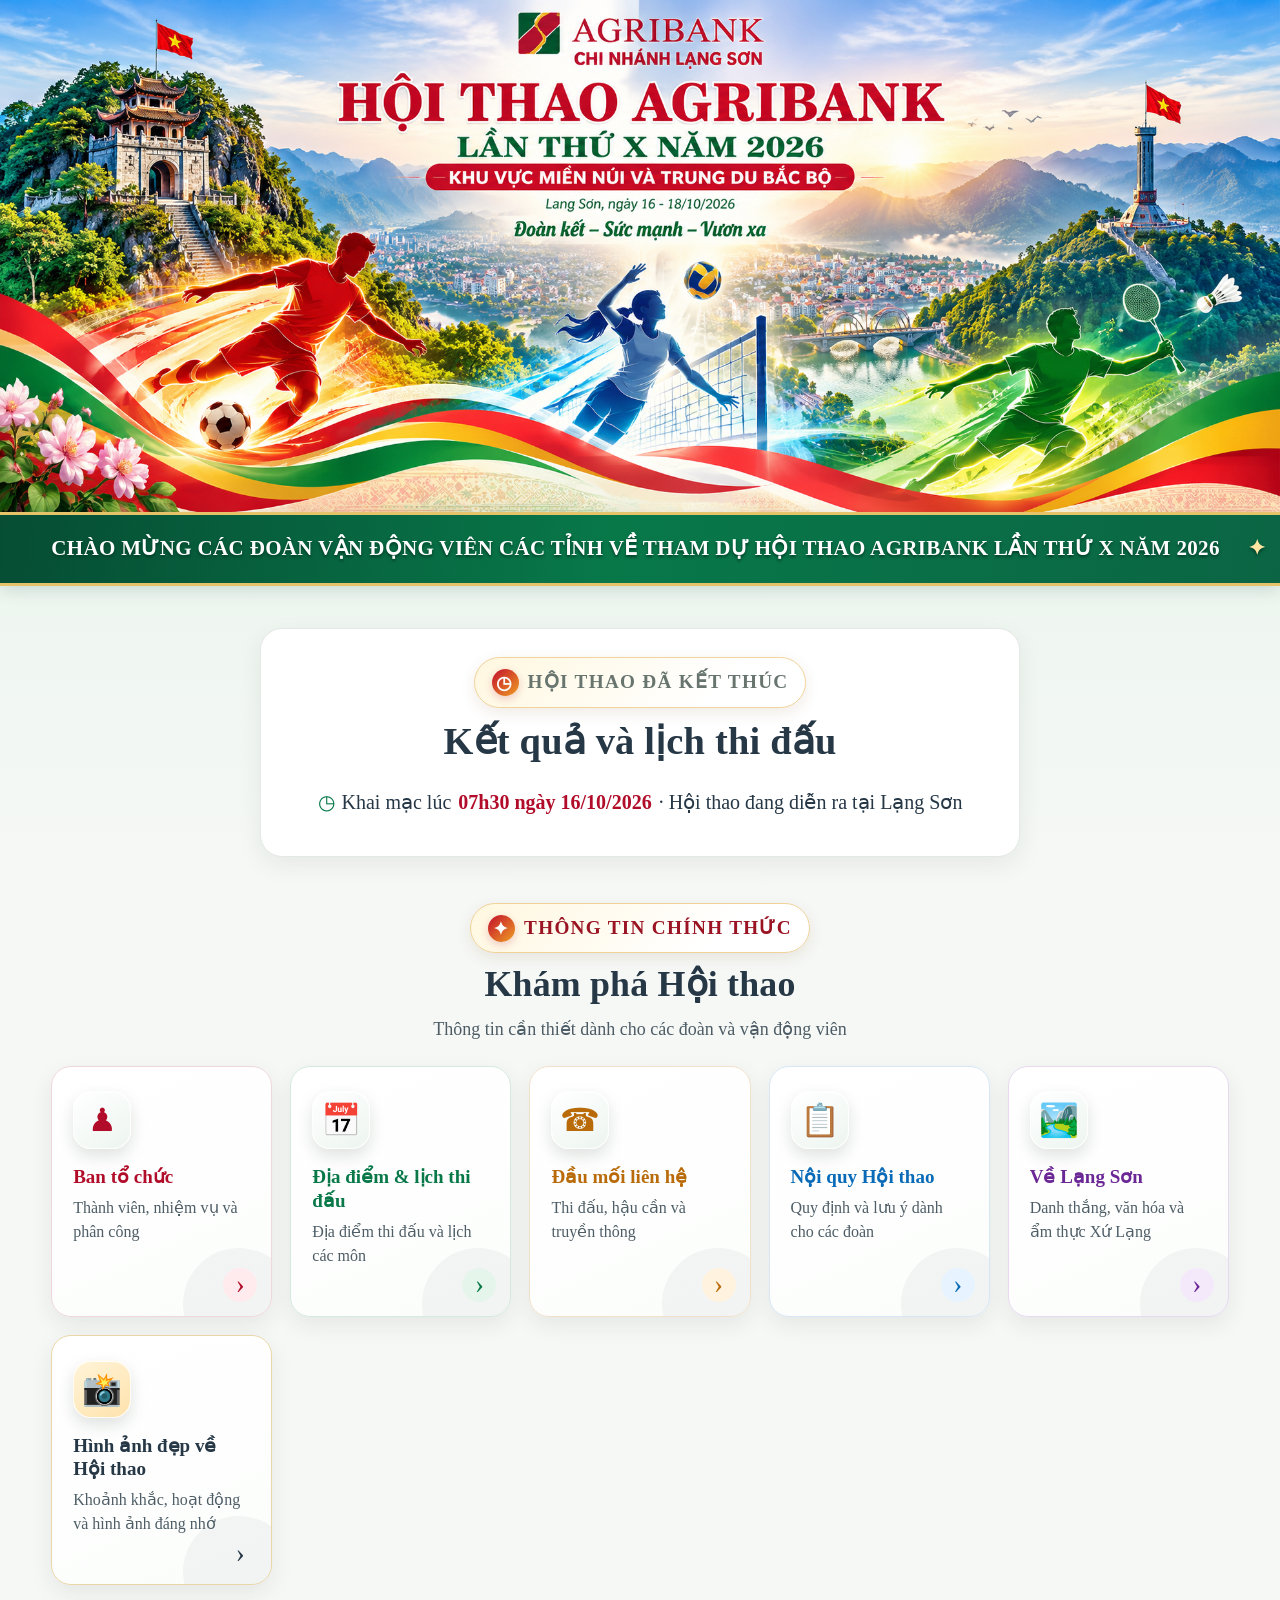
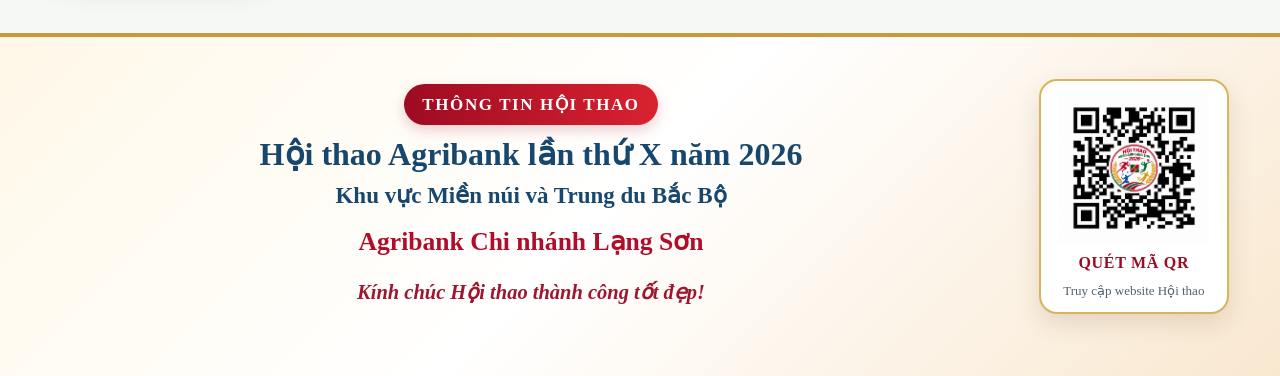
==== index.html @ d77493f5 "Refresh homepage match-group UI cache" ====
<!doctype html>
<html lang="vi">
<head>
  <meta charset="utf-8">
  <meta name="viewport" content="width=device-width, initial-scale=1, viewport-fit=cover">
  <meta name="theme-color" content="#087849">
  <meta name="description" content="Website chính thức cung cấp thông tin Hội thao Agribank lần thứ X năm 2026, khu vực Miền núi và Trung du Bắc Bộ tại Lạng Sơn.">
  <link rel="canonical" href="http://hoithaokvmntdbb2026.fun/">
  <title>Hội thao Agribank Lạng Sơn lần thứ X năm 2026</title>
  <link rel="stylesheet" href="assets/style.css?v=live-match-8">
  <style>
    .welcome-ticker{position:relative;overflow:hidden;display:flex;align-items:center;gap:clamp(12px,2vw,26px);min-height:74px;padding:14px clamp(16px,4vw,52px);background:linear-gradient(100deg,#064d34 0%,#087849 48%,#0b6544 100%);border-top:3px solid #e5c36b;border-bottom:3px solid #e5c36b;box-shadow:0 5px 16px #063d2a24;color:#fff}.welcome-track{display:flex;align-items:center;gap:28px;min-width:0;white-space:nowrap;animation:welcome-scroll 32s linear infinite;font-size:clamp(15px,1.8vw,21px);font-weight:900;letter-spacing:.35px;text-shadow:0 2px 3px #003c26}.welcome-track span:nth-child(even){color:#ffe7a2}.welcome-ticker:hover .welcome-track{animation-play-state:paused}@keyframes welcome-scroll{from{transform:translateX(0)}to{transform:translateX(-50%)}}@media(max-width:640px){.welcome-ticker{align-items:flex-start;flex-direction:column;gap:7px;padding:12px 16px}.welcome-track{font-size:15px;animation-duration:28s}}@media(prefers-reduced-motion:reduce){.welcome-track{animation:none;white-space:normal;flex-wrap:wrap}}.event-live .section-kicker{color:#087849}.event-live .section-kicker .kicker-icon{color:#0b9a5b}.event-live #countdown-heading{margin-bottom:12px}.event-live .opening{margin-top:8px}.event-live .live-match-panel{margin-top:20px}.event-finished .section-kicker{color:#68756f}.match-groups-title{font-size:12px;font-weight:800;letter-spacing:.12em;color:#b78b2b;margin:18px 0 10px;text-transform:uppercase}.match-group{margin:0 0 10px;border:1px solid #e6ece9;border-radius:14px;background:#fff;overflow:hidden;box-shadow:0 2px 8px #003c2610}.match-group-head{display:flex;justify-content:flex-start;align-items:center;gap:10px;width:100%;box-sizing:border-box;padding:11px 13px;margin:0;font-size:13px;font-weight:800;letter-spacing:.04em;cursor:pointer;list-style:none;user-select:none}.match-group-head::-webkit-details-marker{display:none}.match-group-head::before{content:'›';font-size:20px;line-height:12px;transform:rotate(0deg);transition:transform .18s ease;color:#68756f}.match-group[open] .match-group-head::before{transform:rotate(90deg)}.match-group-head b{min-width:24px;padding:3px 8px;border-radius:999px;background:#f5f0e5;color:#8a6a27;text-align:center;font-size:11px;margin-left:auto}.match-group-head i{display:none}.match-group-live .match-group-head{color:#087849;background:#f3fbf7}.match-group-upcoming .match-group-head{color:#9a6b08;background:#fffaf0}.match-group-finished .match-group-head{color:#6f7773;background:#f7f8f7}.match-group .live-list{padding:0 9px 9px}.live-card{position:relative}.live-card-status{display:inline-block;margin:5px 0 4px;padding:3px 8px;border-radius:999px;font-size:10px;font-weight:800;letter-spacing:.04em}.live-card-live .live-card-status{background:#e5f6ed;color:#087849}.live-card-upcoming .live-card-status{background:#fff1cf;color:#9a6b08}.live-card-finished{opacity:.72}.live-card-finished .live-card-status{background:#edf0ee;color:#68716d}.visitor-counter{display:block;text-align:center;padding:2px 12px 14px;color:#ffffff;font:700 12px/1.4 Arial,sans-serif;letter-spacing:.2px;text-shadow:0 1px 2px #003c26;opacity:1}
  </style>
</head>
<body>
  <main id="trang-chu">
    <section class="hero" aria-label="Ảnh bìa Hội thao Agribank Lạng Sơn"><img class="hero-banner" src="assets/banner-hoi-thao.png" alt="Hội thao Agribank lần thứ X năm 2026 với ba môn thể thao và danh lam Lạng Sơn"></section>
    <section class="welcome-ticker" aria-label="Thông điệp chào mừng Hội thao"><div class="welcome-track" role="marquee" aria-label="Chào mừng các đoàn vận động viên"><span>CHÀO MỪNG CÁC ĐOÀN VẬN ĐỘNG VIÊN CÁC TỈNH VỀ THAM DỰ HỘI THAO AGRIBANK LẦN THỨ X NĂM 2026</span><span aria-hidden="true">✦</span><span>ĐOÀN KẾT · GIAO LƯU · TRUNG THỰC · CAO THƯỢNG · CHINH PHỤC THÀNH CÔNG</span><span aria-hidden="true">✦</span></div></section>
    <section class="countdown-section" aria-labelledby="countdown-heading"><div class="countdown-wrap"><div class="section-kicker"><span class="kicker-icon" aria-hidden="true">◷</span> <span id="event-status-label">HỘI THAO ĐANG DIỄN RA</span></div><h1 id="countdown-heading">Các trận đấu hôm nay</h1><p class="opening"><span class="opening-icon" aria-hidden="true">◷</span> Khai mạc lúc <strong>07h30 ngày 16/10/2026</strong> · Hội thao đang diễn ra tại Lạng Sơn</p><div id="live-match-panel" class="live-match-panel" aria-live="polite"></div></div></section>
    <section class="content-section" aria-labelledby="quick-links-heading"><div class="section-heading"><p class="section-kicker"><span class="kicker-icon" aria-hidden="true">✦</span> THÔNG TIN CHÍNH THỨC</p><h2 id="quick-links-heading">Khám phá Hội thao</h2><p>Thông tin cần thiết dành cho các đoàn và vận động viên</p></div><div class="quick-links"><a class="info-card red" id="ban-to-chuc" href="ban-to-chuc.html"><span class="card-icon" aria-hidden="true">♟</span><span class="card-copy"><strong>Ban tổ chức</strong><small>Thành viên, nhiệm vụ và phân công</small></span><span class="card-arrow" aria-hidden="true">›</span></a><a class="info-card green" id="dia-diem" href="dia-diem-lich-thi-dau.html"><span class="card-icon" aria-hidden="true">📅</span><span class="card-copy"><strong>Địa điểm &amp; lịch thi đấu</strong><small>Địa điểm thi đấu và lịch các môn</small></span><span class="card-arrow" aria-hidden="true">›</span></a><a class="info-card orange" id="lien-he" href="dau-moi-lien-he.html"><span class="card-icon" aria-hidden="true">☎</span><span class="card-copy"><strong>Đầu mối liên hệ</strong><small>Thi đấu, hậu cần và truyền thông</small></span><span class="card-arrow" aria-hidden="true">›</span></a><a class="info-card blue" id="noi-quy" href="noi-quy-hoi-thao.html"><span class="card-icon" aria-hidden="true">📋</span><span class="card-copy"><strong>Nội quy Hội thao</strong><small>Quy định và lưu ý dành cho các đoàn</small></span><span class="card-arrow" aria-hidden="true">›</span></a><a class="info-card purple" id="lang-son" href="ve-lang-son.html"><span class="card-icon" aria-hidden="true">🏞️</span><span class="card-copy"><strong>Về Lạng Sơn</strong><small>Danh thắng, văn hóa và ẩm thực Xứ Lạng</small></span><span class="card-arrow" aria-hidden="true">›</span></a><a class="info-card gallery" id="hinh-anh-hoi-thao" href="hinh-anh-hoi-thao.html"><span class="card-icon" aria-hidden="true">📸</span><span class="card-copy"><strong>Hình ảnh đẹp về Hội thao</strong><small>Khoảnh khắc, hoạt động và hình ảnh đáng nhớ</small></span><span class="card-arrow" aria-hidden="true">›</span></a></div></section>
  </main>
  <footer class="site-footer"><div class="footer-message"><div class="footer-copy"><p class="footer-kicker">THÔNG TIN HỘI THAO</p><h2>Hội thao Agribank lần thứ X năm 2026</h2><p class="footer-region">Khu vực Miền núi và Trung du Bắc Bộ</p><strong class="footer-branch">Agribank Chi nhánh Lạng Sơn</strong><p class="footer-wish">Kính chúc Hội thao thành công tốt đẹp!</p></div><a class="footer-qr" href="http://hoithaokvmntdbb2026.fun/" target="_blank" rel="noopener noreferrer" aria-label="Quét mã QR để truy cập website Hội thao"><img src="assets/qr-hoi-thao-agribank-2026.png?v=3" alt="Mã QR Hội thao Agribank Lạng Sơn 2026, quét để truy cập website" width="180" height="180"><strong>QUÉT MÃ QR</strong><span>Truy cập website Hội thao</span></a></div><div style="max-width:1200px;margin:0 auto;padding:0 20px 18px;text-align:center"></div><div id="visitor-counter" class="visitor-counter" aria-live="polite">Lượt truy cập: đang cập nhật…</div></footer>
  <script>fetch('api/visitors.php',{cache:'no-store',credentials:'same-origin'}).then(r=>r.ok?r.json():Promise.reject()).then(data=>{const el=document.getElementById('visitor-counter');if(el&&data.ok&&Number.isFinite(Number(data.count)))el.textContent='Lượt truy cập: '+Number(data.count).toLocaleString('vi-VN');else if(el)el.textContent='';}).catch(()=>{const el=document.getElementById('visitor-counter');if(el)el.textContent='';});</script>
  <script src="assets/matches.js?v=live-match-8" defer></script><script src="assets/app.js?v=live-match-8" defer></script>
</body>
</html>
---- assets/style.css ----
/* Agribank Lạng Sơn 2026 — responsive layout, clean single-source stylesheet */
:root {
  --brand-green: #087849;
  --brand-red: #b10d2a;
  --text: #263746;
  --muted: #62707b;
  --surface: #ffffff;
  --page: #f6f8f6;
  --border: #e5e9e6;
  --shadow: 0 8px 24px rgba(22, 40, 31, .07);
}
* { box-sizing: border-box; }
html {
  scroll-behavior: smooth;
  scroll-padding-top: 82px;
  -webkit-text-size-adjust: 100%;
}
body {
  margin: 0;
  width: 100%;
  min-width: 320px;
  overflow-x: hidden;
  background: var(--page);
  color: var(--text);
  font-family: "Times New Roman", Times, serif;
  font-size: 17px;
  line-height: 1.6;
}
a { color: inherit; }
.site-header {
  display: flex;
  align-items: center;
  justify-content: space-between;
  gap: 20px;
  min-height: 72px;
  padding: 10px clamp(20px, 4vw, 64px);
  background: #fff;
  border-bottom: 1px solid rgba(205, 176, 88, .42);
}
.brand-lockup {
  display: inline-flex;
  align-items: center;
  gap: 12px;
  text-decoration: none;
}
.brand-mark {
  display: grid;
  place-items: center;
  width: 44px;
  height: 44px;
  border-radius: 9px;
  color: #fff;
  background: linear-gradient(135deg, #006b43 0 45%, #e6c72b 45% 54%, #b80e2d 54%);
  border: 1px solid #e8e8e8;
  font: 700 23px Arial, sans-serif;
}
.brand-copy { display: flex; flex-direction: column; line-height: 1.1; }
.brand-copy strong { color: var(--brand-red); font: 700 26px "Times New Roman", Times, serif; letter-spacing: .5px; }
.brand-copy small { margin-top: 4px; color: var(--brand-green); font-size: 13px; font-weight: 700; letter-spacing: .35px; }
.header-event { color: #5c6c65; font-size: 14px; font-weight: 700; letter-spacing: .8px; }
main { width: 100%; max-width: 1800px; margin: 0 auto; }
.hero { width: 100%; margin: 0; padding: 0; background: #eaf4f7; overflow: hidden; line-height: 0; }
.hero-banner { display: block; width: 100%; height: auto; max-width: 100%; object-fit: contain; }
.countdown-section { padding: 42px 20px 34px; background: linear-gradient(180deg, #eef6f0 0%, var(--page) 100%); }
.countdown-wrap {
  width: min(760px, 100%);
  margin: 0 auto;
  padding: 28px clamp(16px, 3vw, 34px) 20px;
  border: 1px solid var(--border);
  border-radius: 22px;
  background: var(--surface);
  box-shadow: var(--shadow);
  text-align: center;
}
.section-kicker { display: inline-flex; align-items: center; justify-content: center; gap: 9px; margin: 0 0 10px; padding: 9px 17px; border: 1px solid #f0d29b; border-radius: 999px; background: linear-gradient(135deg, #fff7df, #fff 72%); color: #9a1424; font-size: clamp(16px, 1.5vw, 20px); font-weight: 800; letter-spacing: 1.3px; box-shadow: 0 5px 15px rgba(120, 74, 20, .11); }
.kicker-icon { display: inline-grid; place-items: center; width: 27px; height: 27px; border-radius: 50%; background: linear-gradient(135deg, #c20e2e, #ef9f22); color: #fff; font-size: 18px; box-shadow: 0 3px 8px rgba(177,13,42,.2); }
.countdown-wrap h1 { margin: 0 0 22px; color: var(--text); font-size: clamp(29px, 3vw, 40px); line-height: 1.2; font-weight: 700; letter-spacing: .2px; }
.countdown { display: grid; grid-template-columns: repeat(4, minmax(0, 1fr)); gap: 12px; }
.time-box {
  display: flex; min-width: 0; min-height: 92px;
  flex-direction: column; align-items: center; justify-content: center;
  padding: 12px 6px; border: 1px solid #f3dfdf; border-radius: 15px;
  background: linear-gradient(145deg, #fff0ee, #fff8f6);
}
.time-box strong { color: var(--brand-red); font-size: clamp(34px, 3.4vw, 48px); font-weight: 700; line-height: 1.05; font-variant-numeric: tabular-nums; text-shadow: 0 1px 0 #fff; }
.time-box span { margin-top: 8px; color: #465660; font-size: 17px; font-weight: 700; }
.opening { display: flex; flex-wrap: wrap; align-items: center; justify-content: center; gap: 4px 7px; margin: 20px 0 0; font-size: clamp(17px, 1.6vw, 20px); }
.opening strong { color: var(--brand-red); }
.opening-icon { color: var(--brand-green); font-size: 20px; }
.content-section { padding: 12px clamp(20px, 4vw, 64px) 48px; background: var(--page); }
.section-heading { margin: 0 auto 22px; text-align: center; }
.section-heading .section-kicker { margin-bottom: 10px; }
.section-heading h2 { margin: 0; color: var(--text); font-size: clamp(30px, 2.8vw, 40px); line-height: 1.2; letter-spacing: .2px; }
.section-heading > p:last-child { margin: 9px 0 0; color: #4d5c65; font-size: 18px; }
.quick-links { display: grid; grid-template-columns: repeat(5, minmax(0, 1fr)); align-items: stretch; gap: 18px; width: 100%; }
.info-card {
  display: flex; position: relative; min-width: 0; min-height: 196px;
  flex-direction: column; align-items: flex-start; justify-content: flex-start;
  padding: 24px 21px 48px; border: 1px solid var(--border); border-radius: 20px;
  background: linear-gradient(155deg, #fff 0%, #fbfdfb 100%); box-shadow: 0 8px 22px rgba(20, 38, 30, .08), inset 0 3px 0 rgba(255,255,255,.9);
  text-decoration: none; transition: transform .24s ease, box-shadow .24s ease, border-color .24s ease; isolation: isolate; overflow: hidden;
}
.info-card::before { content: ""; position: absolute; z-index: -1; inset: auto -24px -44px auto; width: 112px; height: 112px; border-radius: 50%; background: currentColor; opacity: .045; transition: transform .28s ease, opacity .28s ease; }
.info-card:hover { transform: translateY(-7px); box-shadow: 0 18px 34px rgba(20, 38, 30, .16); border-color: currentColor; }
.info-card:hover::before { transform: scale(1.7); opacity: .09; }
.info-card:active { transform: translateY(-2px) scale(.99); }
.info-card:focus-visible { outline: 3px solid #61a987; outline-offset: 3px; }
.card-icon { display: grid; place-items: center; width: 58px; height: 58px; margin-bottom: 16px; border: 1px solid rgba(255,255,255,.82); border-radius: 18px; background: linear-gradient(145deg, #fff, #edf5f0); font-size: 32px; line-height: 1; box-shadow: 0 7px 16px rgba(22,40,31,.13), inset 0 1px 0 #fff; transition: transform .24s ease, box-shadow .24s ease; }
.info-card:hover .card-icon { transform: translateY(-2px) rotate(-4deg) scale(1.06); box-shadow: 0 7px 15px rgba(22,40,31,.12); }
.card-copy { display: flex; flex-direction: column; width: 100%; gap: 7px; }
.card-copy strong { font-size: clamp(19px, 1.35vw, 23px); line-height: 1.25; font-weight: 700; overflow-wrap: anywhere; }
.card-copy small { color: #4e5d66; font-size: 16px; line-height: 1.5; }
.card-arrow { position: absolute; right: 14px; bottom: 14px; display: grid; place-items: center; width: 34px; height: 34px; border-radius: 50%; font-size: 27px; line-height: 1; transition: transform .22s ease; }
.info-card:hover .card-arrow { transform: translateX(4px); }
.info-card.red { border-color: #f0d7db; } .info-card.red .card-icon, .info-card.red .card-copy strong { color: #b10d2a; } .info-card.red .card-arrow { color: #b10d2a; background: #ffebed; }
.info-card.green { border-color: #d5eade; } .info-card.green .card-icon, .info-card.green .card-copy strong { color: #087849; } .info-card.green .card-arrow { color: #087849; background: #e6f5eb; }
.info-card.orange { border-color: #f2e1ca; } .info-card.orange .card-icon, .info-card.orange .card-copy strong { color: #b96b0a; } .info-card.orange .card-arrow { color: #b96b0a; background: #fff2df; }
.info-card.blue { border-color: #d7e7f5; } .info-card.blue .card-icon, .info-card.blue .card-copy strong { color: #096bb8; } .info-card.blue .card-arrow { color: #096bb8; background: #e7f3ff; }
.info-card.purple { border-color: #e8d9f1; } .info-card.purple .card-icon, .info-card.purple .card-copy strong { color: #6b2795; } .info-card.purple .card-arrow { color: #6b2795; background: #f4e9fb; }
.site-footer { display: block; padding: 26px clamp(14px, 4vw, 64px) 0; background: linear-gradient(135deg, #fff8e8 0%, #fff 48%, #f9e8d0 100%); color: var(--text); text-align: center; border-top: 4px solid #c99a3d; }
.footer-message { display: grid; grid-template-columns: minmax(0, 1fr) 190px; align-items: center; gap: 28px; width: min(1180px, 100%); margin: 0 auto; padding: 16px 0 28px; }
.footer-copy { text-align: center; }
.footer-kicker { display: inline-block; margin: 0 0 10px; padding: 7px 18px; border-radius: 999px; background: linear-gradient(90deg, #9d0b22, #d92230); color: #fff; font-size: 17px; font-weight: 800; letter-spacing: 1.6px; box-shadow: 0 5px 14px rgba(157,11,34,.2); }
.footer-copy h2 { margin: 0; color: #17476d; font-size: clamp(24px, 2.5vw, 34px); line-height: 1.2; }
.footer-region { margin: 5px 0 7px; color: #17476d; font-size: clamp(18px, 1.8vw, 23px); font-weight: 700; }
.footer-branch { display: block; color: #b10d2a; font-size: clamp(20px, 2vw, 26px); }
.footer-wish { margin: 14px 0 0; color: #9d1730; font-size: clamp(17px, 1.6vw, 21px); font-style: italic; font-weight: 700; line-height: 1.55; }
.footer-qr { display: flex; flex-direction: column; align-items: center; gap: 7px; padding: 12px; border: 2px solid #d8b45d; border-radius: 18px; background: #fff; color: #9d0b22; text-decoration: none; box-shadow: 0 9px 24px rgba(90,54,17,.14); transition: transform .2s ease, box-shadow .2s ease; }
.footer-qr:hover { transform: translateY(-4px); box-shadow: 0 14px 30px rgba(90,54,17,.2); }
.footer-qr img { display: block; width: 150px; height: 150px; max-width: 100%; object-fit: contain; }
.footer-qr strong { font-size: 16px; letter-spacing: .7px; }
.footer-qr span { color: #52616b; font-size: 13px; line-height: 1.3; }
.footer-bottom { display: flex; flex-direction: column; align-items: center; gap: 4px; margin: 0 calc(-1 * clamp(14px, 4vw, 64px)); padding: 17px 18px; background: #12613e; color: #fff; }
.footer-bottom strong { font-size: 15px; letter-spacing: .5px; }
.footer-bottom span { font-size: 13px; opacity: .92; }
@media (min-width: 1400px) {
  .quick-links { gap: 20px; }
  .info-card { min-height: 190px; padding: 24px 22px 48px; }
}
@media (max-width: 1100px) {
  .quick-links { grid-template-columns: repeat(3, minmax(0, 1fr)); }
  .content-section { padding-right: 24px; padding-left: 24px; }
  .info-card { min-height: 165px; }
  .card-copy strong { font-size: 18px; }
}
@media (max-width: 700px) {
  html { scroll-padding-top: 68px; }
  body { font-size: 16px; }
  .site-header { min-height: 62px; justify-content: center; padding: 8px 12px; }
  .brand-lockup { gap: 8px; }
  .brand-mark { width: 36px; height: 36px; border-radius: 8px; font-size: 19px; }
  .brand-copy strong { font-size: 21px; }
  .brand-copy small { font-size: 10px; }
  .header-event { display: none; }
  .hero-banner { width: 100%; height: auto; }
  .countdown-section { padding: 30px 12px 24px; }
  .countdown-wrap { padding: 20px 10px 15px; border-radius: 17px; }
  .countdown-wrap h1 { margin-bottom: 16px; font-size: 27px; }
  .section-kicker { gap: 6px; margin-bottom: 8px; padding: 7px 12px; font-size: 15px; letter-spacing: .7px; }
  .kicker-icon { width: 23px; height: 23px; font-size: 15px; }
  .countdown { gap: 6px; }
  .time-box { min-height: 68px; padding: 8px 2px; border-radius: 11px; }
  .time-box strong { font-size: clamp(27px, 7.5vw, 35px); }
  .time-box span { margin-top: 5px; font-size: 14px; font-weight: 700; }
  .opening { margin-top: 14px; font-size: 15px; line-height: 1.5; }
  .content-section { padding: 10px 12px 24px; }
  .section-heading { margin-bottom: 14px; }
  .section-heading h2 { font-size: 29px; }
  .section-heading > p:last-child { font-size: 16px; }
  .quick-links { grid-template-columns: minmax(0, 1fr); gap: 10px; }
  .info-card {
    display: grid; grid-template-columns: 42px minmax(0, 1fr) 28px;
    grid-template-rows: auto auto; column-gap: 10px; align-items: center;
    min-height: 94px; padding: 14px 13px; border-radius: 16px;
  }
  .card-icon { grid-column: 1; grid-row: 1 / span 2; width: 44px; height: 44px; margin: 0; border-radius: 14px; font-size: 25px; }
  .card-copy { grid-column: 2; grid-row: 1 / span 2; gap: 4px; }
  .card-copy strong { font-size: 18px; line-height: 1.3; }
  .card-copy small { font-size: 14px; line-height: 1.4; }
  .card-arrow { position: static; grid-column: 3; grid-row: 1 / span 2; justify-self: center; width: 27px; height: 27px; font-size: 23px; }
  .site-footer { padding: 18px 12px 0; }
  .footer-message { grid-template-columns: minmax(0, 1fr); gap: 18px; padding: 8px 0 20px; }
  .footer-copy h2 { font-size: 24px; }
  .footer-region { font-size: 17px; line-height: 1.4; }
  .footer-branch { font-size: 20px; }
  .footer-wish { margin-top: 10px; font-size: 16px; }
  .footer-kicker { font-size: 14px; letter-spacing: 1px; }
  .footer-qr { width: min(190px, 100%); justify-self: center; padding: 10px; }
  .footer-qr img { width: 142px; height: 142px; }
  .footer-bottom { margin: 0 -12px; padding: 15px 10px calc(15px + env(safe-area-inset-bottom)); }
  .footer-bottom strong { font-size: 12px; }
  .footer-bottom span { font-size: 11px; line-height: 1.4; }
}
@media (prefers-reduced-motion: reduce) {
  *, *::before, *::after { scroll-behavior: auto !important; transition-duration: .01ms !important; }
}


/* Homepage gallery category */
.info-card.gallery .card-icon { background: linear-gradient(145deg, #fff4d8, #ffe2ad); color: #9a5b00; }
.info-card.gallery { border-color: #ead7a8; }
.info-card.gallery:hover { border-color: #c98a24; }

/* Bảng trận đang diễn ra thay bộ đếm ngược sau giờ khai mạc */
.live-match-panel{margin:18px auto 0;max-width:980px;text-align:left}
.live-head{display:flex;justify-content:space-between;align-items:center;gap:10px;flex-wrap:wrap;margin-bottom:12px}
.live-kicker{font-size:12px;font-weight:800;letter-spacing:1px;color:#ffe6a5}
.live-status{display:inline-flex;align-items:center;padding:6px 10px;border-radius:999px;background:#fff0d5;color:#784600;font-size:12px;font-weight:900}
.live-list{display:grid;grid-template-columns:repeat(2,minmax(0,1fr));gap:10px}
.live-card{min-width:0;padding:14px;border:1px solid #ffffff45;border-radius:13px;background:#fffffffa;color:#183247;box-shadow:0 5px 14px #003a2418}
.live-card-top{display:flex;justify-content:space-between;align-items:center;gap:8px;flex-wrap:wrap;margin-bottom:8px}
.live-sport{color:#087849;font-size:12px;font-weight:800}.live-time{color:#536574;font-size:12px;font-weight:700}
.live-teams{display:block;color:#183247;font-size:17px;line-height:1.35}.live-detail{margin-top:7px;color:#617381;font-size:12px;line-height:1.45}
.live-more{display:inline-block;margin-top:14px;padding:10px 15px;border-radius:10px;background:#fff;color:#075c3b;font-weight:800;text-decoration:none}.live-more:hover{background:#e8f4ec}
.live-refresh,.live-empty{margin:10px 0 0;color:#e1f2e8;font-size:12px;line-height:1.4}
@media(max-width:700px){.live-match-panel{margin-top:14px}.live-list{grid-template-columns:1fr}.live-card{padding:12px}.live-teams{font-size:16px}.live-head{align-items:flex-start}}
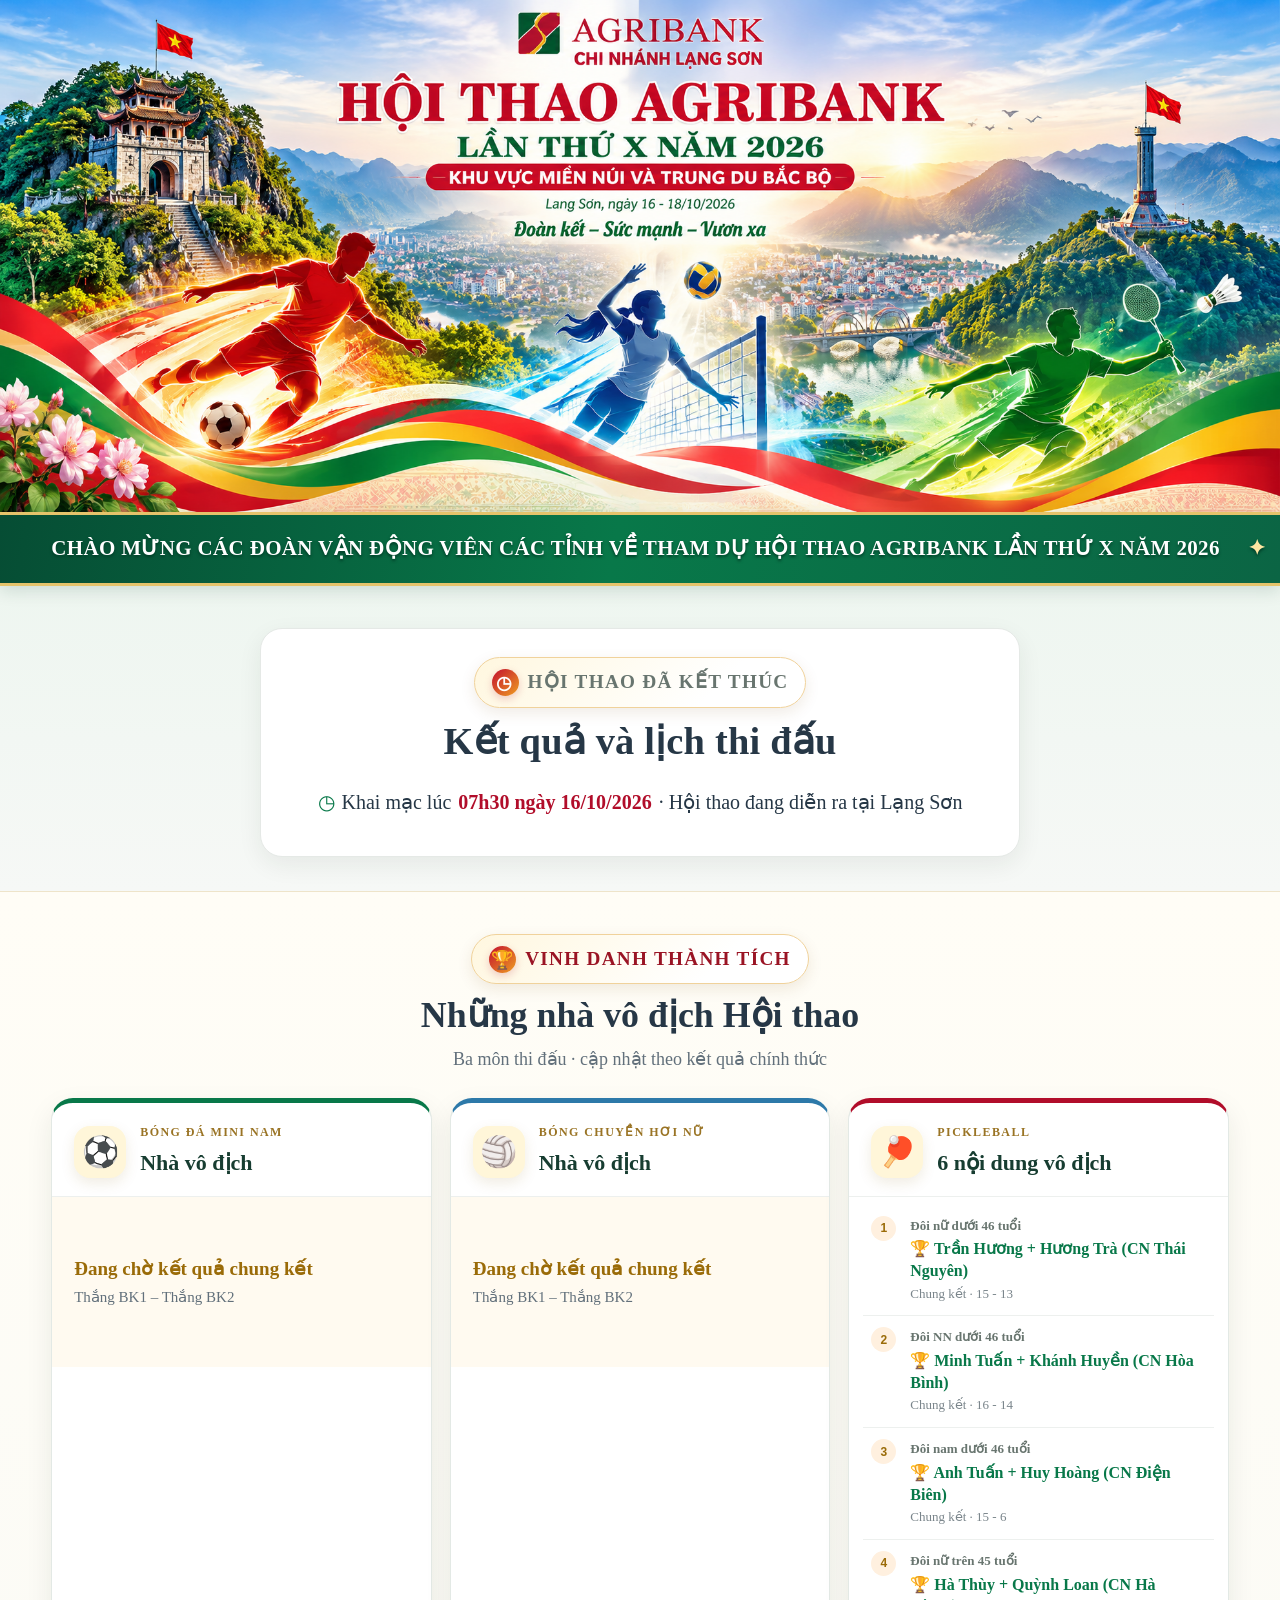
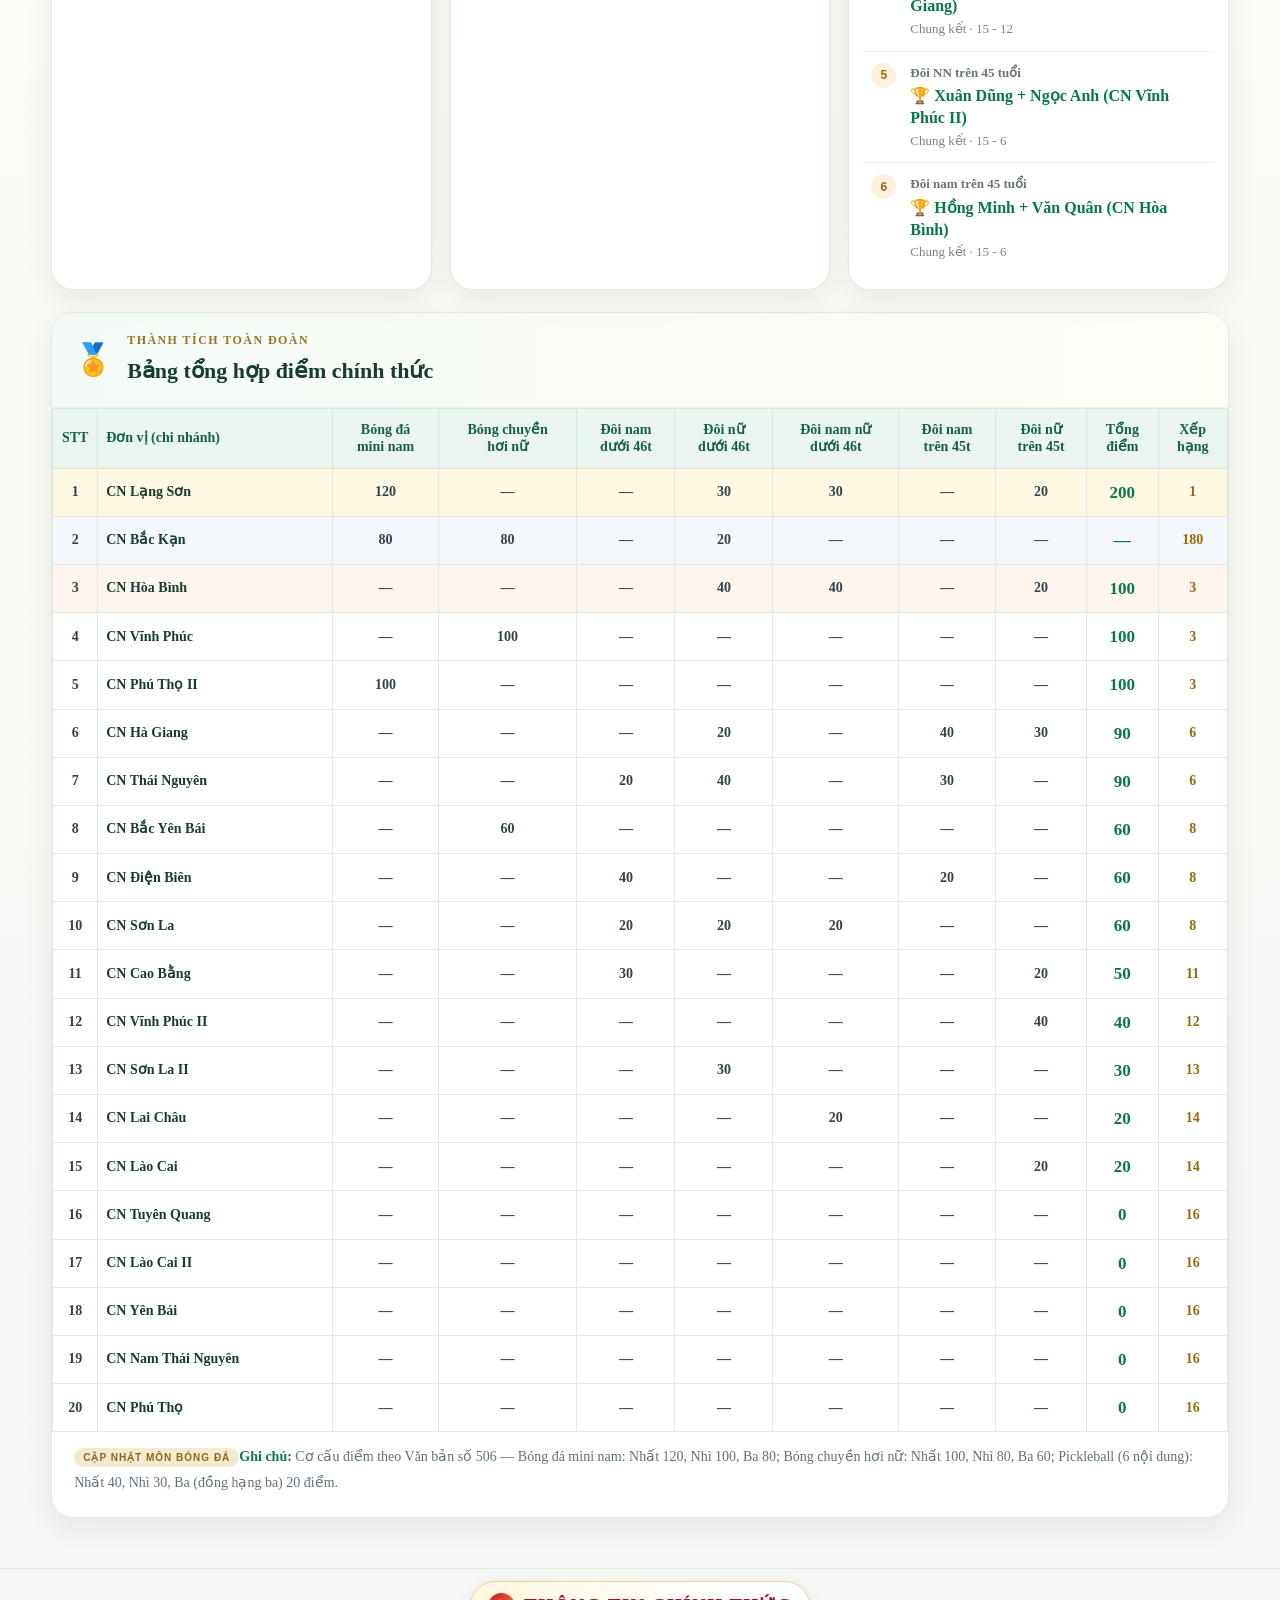
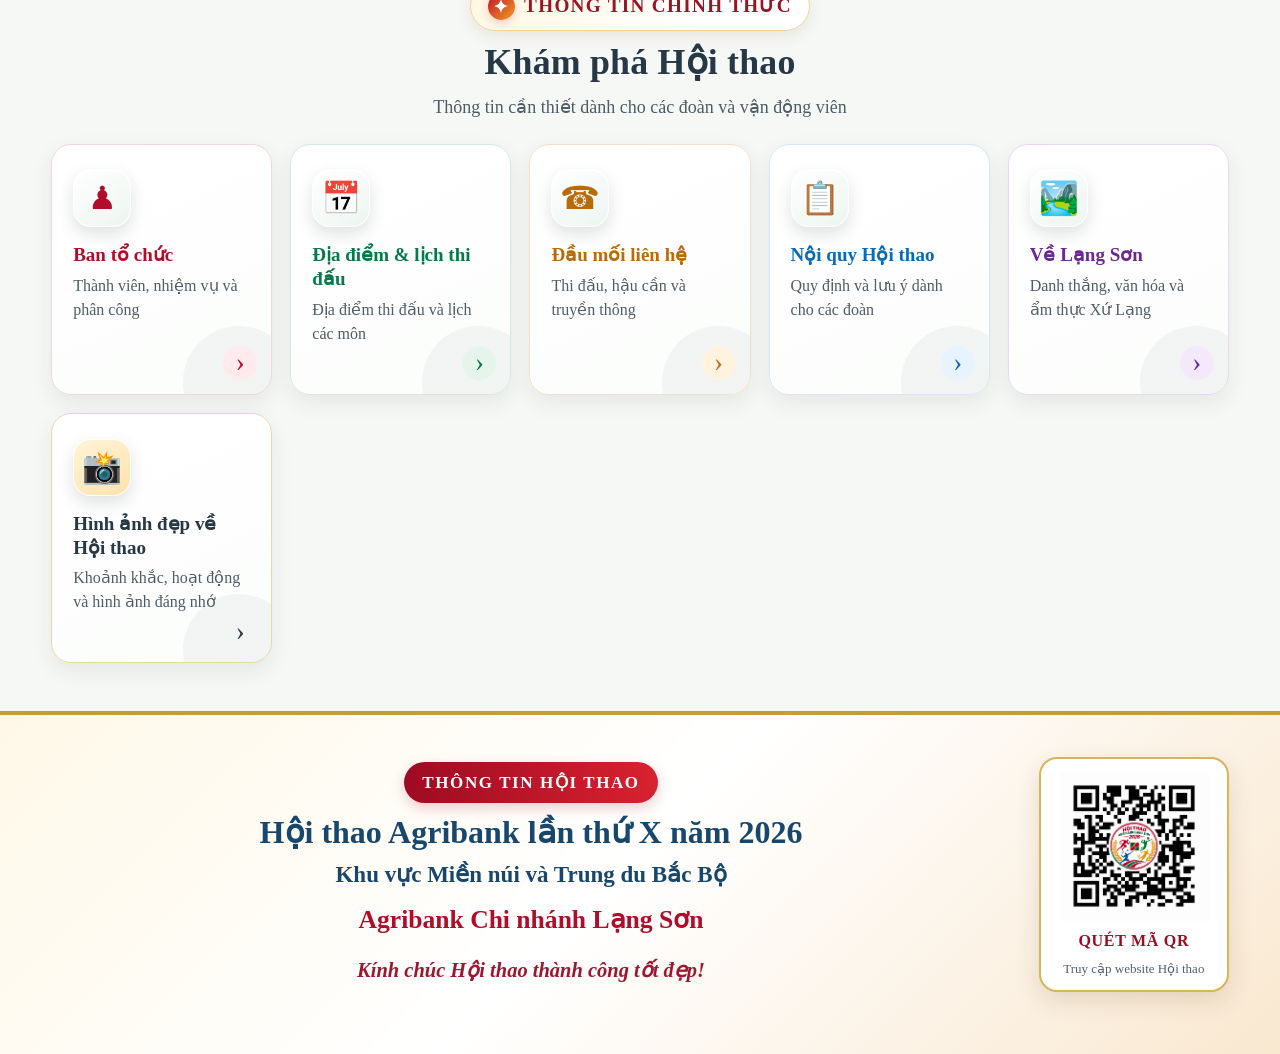
==== commit 4b333f55: "Kích hoạt khu vực vinh danh và bảng tổng hợp điểm trên trang chủ" ====
--- a/index.html
+++ b/index.html
@@ -7,9 +7,9 @@
   <meta name="description" content="Website chính thức cung cấp thông tin Hội thao Agribank lần thứ X năm 2026, khu vực Miền núi và Trung du Bắc Bộ tại Lạng Sơn.">
   <link rel="canonical" href="http://hoithaokvmntdbb2026.fun/">
   <title>Hội thao Agribank Lạng Sơn lần thứ X năm 2026</title>
-  <link rel="stylesheet" href="assets/style.css?v=live-match-8">
+  <link rel="stylesheet" href="assets/style.css?v=live-match-11">
   <style>
-    .welcome-ticker{position:relative;overflow:hidden;display:flex;align-items:center;gap:clamp(12px,2vw,26px);min-height:74px;padding:14px clamp(16px,4vw,52px);background:linear-gradient(100deg,#064d34 0%,#087849 48%,#0b6544 100%);border-top:3px solid #e5c36b;border-bottom:3px solid #e5c36b;box-shadow:0 5px 16px #063d2a24;color:#fff}.welcome-track{display:flex;align-items:center;gap:28px;min-width:0;white-space:nowrap;animation:welcome-scroll 32s linear infinite;font-size:clamp(15px,1.8vw,21px);font-weight:900;letter-spacing:.35px;text-shadow:0 2px 3px #003c26}.welcome-track span:nth-child(even){color:#ffe7a2}.welcome-ticker:hover .welcome-track{animation-play-state:paused}@keyframes welcome-scroll{from{transform:translateX(0)}to{transform:translateX(-50%)}}@media(max-width:640px){.welcome-ticker{align-items:flex-start;flex-direction:column;gap:7px;padding:12px 16px}.welcome-track{font-size:15px;animation-duration:28s}}@media(prefers-reduced-motion:reduce){.welcome-track{animation:none;white-space:normal;flex-wrap:wrap}}.event-live .section-kicker{color:#087849}.event-live .section-kicker .kicker-icon{color:#0b9a5b}.event-live #countdown-heading{margin-bottom:12px}.event-live .opening{margin-top:8px}.event-live .live-match-panel{margin-top:20px}.event-finished .section-kicker{color:#68756f}.match-groups-title{font-size:12px;font-weight:800;letter-spacing:.12em;color:#b78b2b;margin:18px 0 10px;text-transform:uppercase}.match-group{margin:0 0 10px;border:1px solid #e6ece9;border-radius:14px;background:#fff;overflow:hidden;box-shadow:0 2px 8px #003c2610}.match-group-head{display:flex;justify-content:flex-start;align-items:center;gap:10px;width:100%;box-sizing:border-box;padding:11px 13px;margin:0;font-size:13px;font-weight:800;letter-spacing:.04em;cursor:pointer;list-style:none;user-select:none}.match-group-head::-webkit-details-marker{display:none}.match-group-head::before{content:'›';font-size:20px;line-height:12px;transform:rotate(0deg);transition:transform .18s ease;color:#68756f}.match-group[open] .match-group-head::before{transform:rotate(90deg)}.match-group-head b{min-width:24px;padding:3px 8px;border-radius:999px;background:#f5f0e5;color:#8a6a27;text-align:center;font-size:11px;margin-left:auto}.match-group-head i{display:none}.match-group-live .match-group-head{color:#087849;background:#f3fbf7}.match-group-upcoming .match-group-head{color:#9a6b08;background:#fffaf0}.match-group-finished .match-group-head{color:#6f7773;background:#f7f8f7}.match-group .live-list{padding:0 9px 9px}.live-card{position:relative}.live-card-status{display:inline-block;margin:5px 0 4px;padding:3px 8px;border-radius:999px;font-size:10px;font-weight:800;letter-spacing:.04em}.live-card-live .live-card-status{background:#e5f6ed;color:#087849}.live-card-upcoming .live-card-status{background:#fff1cf;color:#9a6b08}.live-card-finished{opacity:.72}.live-card-finished .live-card-status{background:#edf0ee;color:#68716d}.visitor-counter{display:block;text-align:center;padding:2px 12px 14px;color:#ffffff;font:700 12px/1.4 Arial,sans-serif;letter-spacing:.2px;text-shadow:0 1px 2px #003c26;opacity:1}
+    .welcome-ticker{position:relative;overflow:hidden;display:flex;align-items:center;gap:clamp(12px,2vw,26px);min-height:74px;padding:14px clamp(16px,4vw,52px);background:linear-gradient(100deg,#064d34 0%,#087849 48%,#0b6544 100%);border-top:3px solid #e5c36b;border-bottom:3px solid #e5c36b;box-shadow:0 5px 16px #063d2a24;color:#fff}.welcome-track{display:flex;align-items:center;gap:28px;min-width:0;white-space:nowrap;animation:welcome-scroll 32s linear infinite;font-size:clamp(15px,1.8vw,21px);font-weight:900;letter-spacing:.35px;text-shadow:0 2px 3px #003c26}.welcome-track span:nth-child(even){color:#ffe7a2}.welcome-ticker:hover .welcome-track{animation-play-state:paused}@keyframes welcome-scroll{from{transform:translateX(0)}to{transform:translateX(-50%)}}@media(max-width:640px){.welcome-ticker{align-items:flex-start;flex-direction:column;gap:7px;padding:12px 16px}.welcome-track{font-size:15px;animation-duration:28s}}@media(prefers-reduced-motion:reduce){.welcome-track{animation:none;white-space:normal;flex-wrap:wrap}}.event-live .section-kicker{color:#087849}.event-live .section-kicker .kicker-icon{color:#0b9a5b}.event-live #countdown-heading{margin-bottom:12px}.event-live .opening{margin-top:8px}.event-live .live-match-panel{margin-top:20px}.event-finished .section-kicker{color:#68756f}.match-groups-title{font-size:12px;font-weight:800;letter-spacing:.12em;color:#b78b2b;margin:18px 0 10px;text-transform:uppercase}.match-group{margin:0 0 10px;border:1px solid #e6ece9;border-radius:14px;background:#fff;overflow:hidden;box-shadow:0 2px 8px #003c2610}.match-group-head{display:flex;justify-content:flex-start;align-items:center;gap:10px;width:100%;box-sizing:border-box;padding:11px 13px;margin:0;font-size:13px;font-weight:800;letter-spacing:.04em;cursor:pointer;list-style:none;user-select:none}.match-group-head::-webkit-details-marker{display:none}.match-group-head::before{content:'›';font-size:20px;line-height:12px;transform:rotate(0deg);transition:transform .18s ease;color:#68756f}.match-group[open] .match-group-head::before{transform:rotate(90deg)}.match-group-head b{min-width:24px;padding:3px 8px;border-radius:999px;background:#f5f0e5;color:#8a6a27;text-align:center;font-size:11px;margin-left:auto}.match-group-head i{display:none}.match-group-live .match-group-head{color:#087849;background:#f3fbf7}.match-group-upcoming .match-group-head{color:#9a6b08;background:#fffaf0}.match-group-finished .match-group-head{color:#6f7773;background:#f7f8f7}.match-group .live-list{padding:0 9px 9px}.live-card{position:relative}.live-card-status{display:inline-block;margin:5px 0 4px;padding:3px 8px;border-radius:999px;font-size:10px;font-weight:800;letter-spacing:.04em}.live-card-live .live-card-status{background:#e5f6ed;color:#087849}.live-card-upcoming .live-card-status{background:#fff1cf;color:#9a6b08}.live-card-finished{opacity:.72}.live-card-finished .live-card-status{background:#edf0ee;color:#68716d}.live-result{font-weight:700;color:#087849;white-space:nowrap}.live-result strong{font-weight:900}.visitor-counter{display:block;text-align:center;padding:2px 12px 14px;color:#ffffff;font:700 12px/1.4 Arial,sans-serif;letter-spacing:.2px;text-shadow:0 1px 2px #003c26;opacity:1}
   </style>
 </head>
 <body>
@@ -21,6 +21,6 @@
   </main>
   <footer class="site-footer"><div class="footer-message"><div class="footer-copy"><p class="footer-kicker">THÔNG TIN HỘI THAO</p><h2>Hội thao Agribank lần thứ X năm 2026</h2><p class="footer-region">Khu vực Miền núi và Trung du Bắc Bộ</p><strong class="footer-branch">Agribank Chi nhánh Lạng Sơn</strong><p class="footer-wish">Kính chúc Hội thao thành công tốt đẹp!</p></div><a class="footer-qr" href="http://hoithaokvmntdbb2026.fun/" target="_blank" rel="noopener noreferrer" aria-label="Quét mã QR để truy cập website Hội thao"><img src="assets/qr-hoi-thao-agribank-2026.png?v=3" alt="Mã QR Hội thao Agribank Lạng Sơn 2026, quét để truy cập website" width="180" height="180"><strong>QUÉT MÃ QR</strong><span>Truy cập website Hội thao</span></a></div><div style="max-width:1200px;margin:0 auto;padding:0 20px 18px;text-align:center"></div><div id="visitor-counter" class="visitor-counter" aria-live="polite">Lượt truy cập: đang cập nhật…</div></footer>
   <script>fetch('api/visitors.php',{cache:'no-store',credentials:'same-origin'}).then(r=>r.ok?r.json():Promise.reject()).then(data=>{const el=document.getElementById('visitor-counter');if(el&&data.ok&&Number.isFinite(Number(data.count)))el.textContent='Lượt truy cập: '+Number(data.count).toLocaleString('vi-VN');else if(el)el.textContent='';}).catch(()=>{const el=document.getElementById('visitor-counter');if(el)el.textContent='';});</script>
-  <script src="assets/matches.js?v=live-match-8" defer></script><script src="assets/app.js?v=live-match-8" defer></script>
+  <script src="assets/matches.js?v=live-match-11" defer></script><script src="assets/matches-extra.js?v=official-pickle-2" defer></script><script src="assets/football-extra.js?v=football-1" defer></script><script src="assets/champions.js?v=official-points-1" defer></script><script src="assets/app.js?v=live-match-12" defer></script>
 </body>
-</html>+</html>
